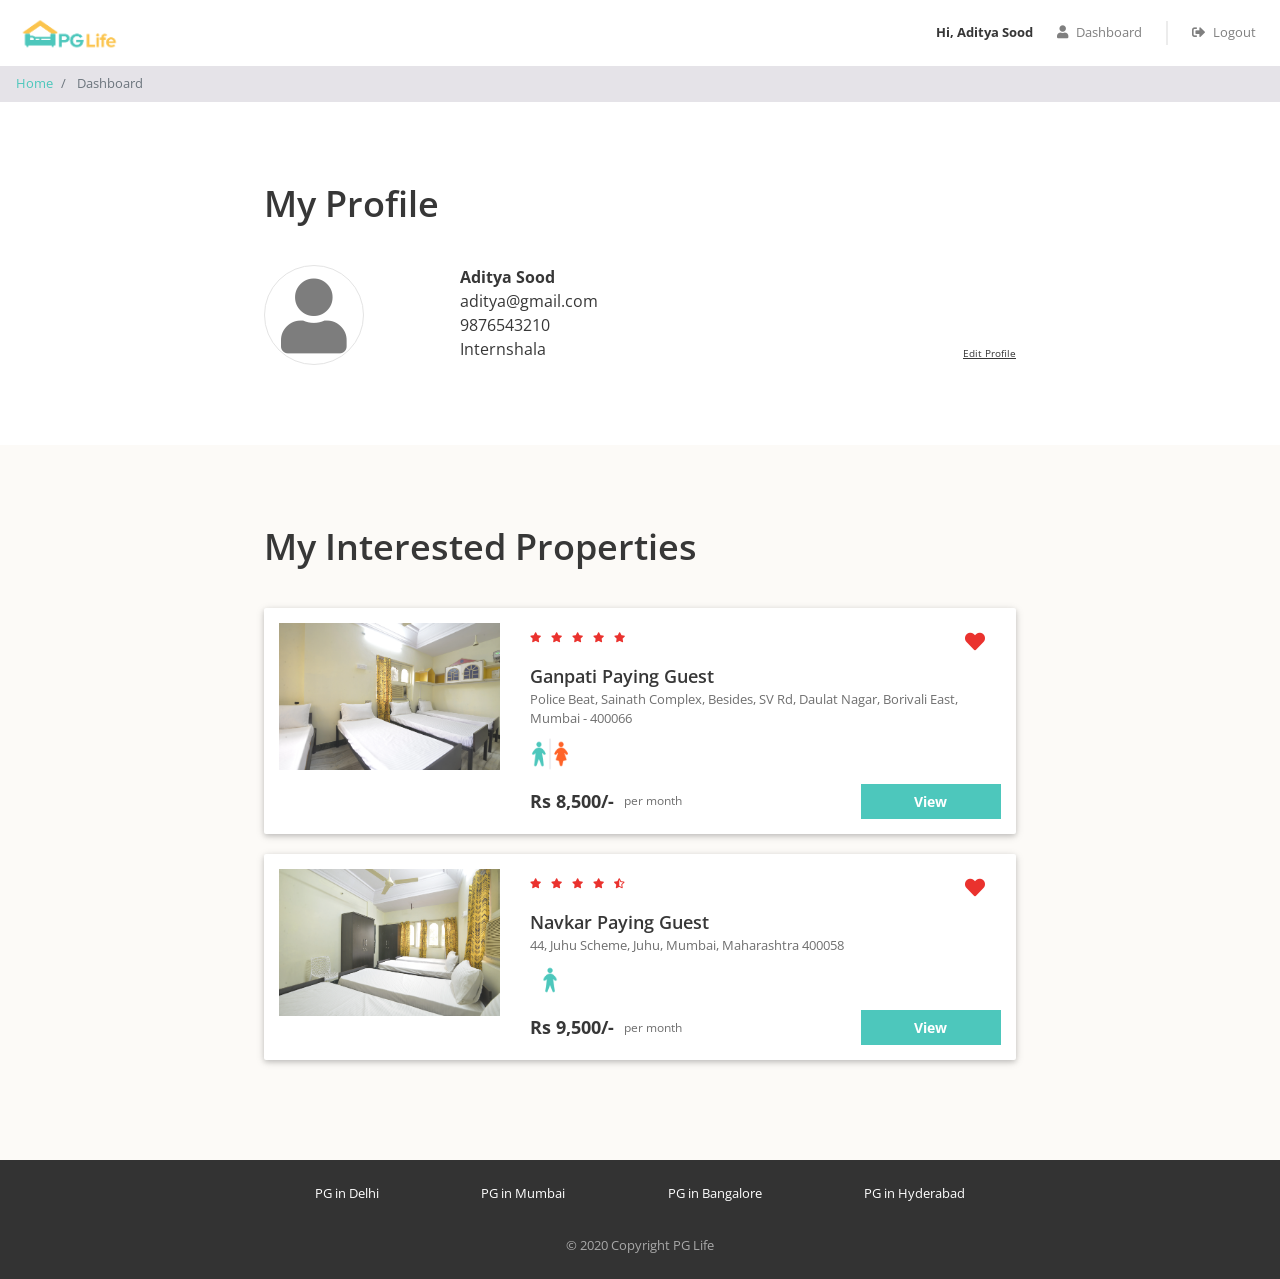
==== dashboard.html @ 1b709563 "home and dashboard updated" ====
<!DOCTYPE html>
<html lang="en">

<head>
    <meta name="viewport" content="width=device-width, initial-scale=1">
    <title>Dashboard | PG Life</title>

    <link href="css/bootstrap.min.css" rel="stylesheet" />
    <link href="https://use.fontawesome.com/releases/v5.11.2/css/all.css" rel="stylesheet" />
    <link href="https://fonts.googleapis.com/css2?family=Open+Sans:ital,wght@0,300;0,400;0,600;0,700;0,800;1,300;1,400;1,600;1,700;1,800&display=swap" rel="stylesheet" />
    <link href="css/common.css" rel="stylesheet" />
    <link href="css/dashboard.css" rel="stylesheet" />
</head>

<body>
<div class="header sticky-top">
        <nav class="navbar navbar-expand-md navbar-light">
            <a class="navbar-brand" href="index.html">
                <img src="img/logo.png" />
            </a>
            <button class="navbar-toggler" type="button" data-toggle="collapse" data-target="#my-navbar">
                <span class="navbar-toggler-icon"></span>
            </button>

            <div class="collapse navbar-collapse justify-content-end" id="my-navbar">
                <ul class="navbar-nav">
                    <div class='nav-name'>
                        Hi, Aditya Sood
                    </div>
                    <li class="nav-item">
                        <a class="nav-link" href="dashboard.html">
                            <i class="fas fa-user"></i>Dashboard
                        </a>
                    </li>
                    <div class="nav-vl"></div>
                    <li class="nav-item">
                        <a class="nav-link" href="#">
                            <i class="fas fa-sign-out-alt"></i>Logout
                        </a>
                    </li>
                </ul>
            </div>
        </nav>
    </div>

    <div id="loading">
    </div>

    <nav aria-label="breadcrumb">
        <ol class="breadcrumb py-2">
            <li class="breadcrumb-item">
                <a href="index.html">Home</a>
            </li>
            <li class="breadcrumb-item active" aria-current="page">
                Dashboard
            </li>
        </ol>
    </nav>

    <div class="my-profile page-container">
        <h1>My Profile</h1>
        <div class="row">
            <div class="col-md-3 profile-img-container">
                <i class="fas fa-user profile-img"></i>
            </div>
            <div class="col-md-9">
                <div class="row no-gutters justify-content-between align-items-end">
                    <div class="profile">
                        <div class="name">Aditya Sood</div>
                        <div class="email">aditya@gmail.com</div>
                        <div class="phone">9876543210</div>
                        <div class="college">Internshala</div>
                    </div>
                    <div class="edit">
                        <div class="edit-profile">Edit Profile</div>
                    </div>
                </div>
            </div>
        </div>
    </div>

    <div class="my-interested-properties">
        <div class="page-container">
            <h1>My Interested Properties</h1>

            <div class="property-card property-id-1 row">
                <div class="image-container col-md-4">
                    <img src="img/properties/1/eace7b9114fd6046.jpg" />
                </div>
                <div class="content-container col-md-8">
                    <div class="row no-gutters justify-content-between">
                        <div class="star-container" title="4.8">
                            <i class="fas fa-star"></i>
                            <i class="fas fa-star"></i>
                            <i class="fas fa-star"></i>
                            <i class="fas fa-star"></i>
                            <i class="fas fa-star"></i>
                        </div>
                        <div class="interested-container">
                            <i class="is-interested-image fas fa-heart" property_id="1"></i>
                        </div>
                    </div>
                    <div class="detail-container">
                        <div class="property-name">Ganpati Paying Guest</div>
                        <div class="property-address">Police Beat, Sainath Complex, Besides, SV Rd, Daulat Nagar, Borivali East, Mumbai - 400066</div>
                        <div class="property-gender">
                            <img src="img/unisex.png">
                        </div>
                    </div>
                    <div class="row no-gutters">
                        <div class="rent-container col-6">
                            <div class="rent">Rs 8,500/-</div>
                            <div class="rent-unit">per month</div>
                        </div>
                        <div class="button-container col-6">
                            <a href="property_detail.html" class="btn btn-primary">View</a>
                        </div>
                    </div>
                </div>
            </div>

            <div class="property-card property-id-2 row">
                <div class="image-container col-md-4">
                    <img src="img/properties/1/1d4f0757fdb86d5f.jpg" />
                </div>
                <div class="content-container col-md-8">
                    <div class="row no-gutters justify-content-between">
                        <div class="star-container" title="4.5">
                            <i class="fas fa-star"></i>
                            <i class="fas fa-star"></i>
                            <i class="fas fa-star"></i>
                            <i class="fas fa-star"></i>
                            <i class="fas fa-star-half-alt"></i>
                        </div>
                        <div class="interested-container">
                            <i class="is-interested-image fas fa-heart" property_id="2"></i>
                        </div>
                    </div>
                    <div class="detail-container">
                        <div class="property-name">Navkar Paying Guest</div>
                        <div class="property-address">44, Juhu Scheme, Juhu, Mumbai, Maharashtra 400058</div>
                        <div class="property-gender">
                            <img src="img/male.png">
                        </div>
                    </div>
                    <div class="row no-gutters">
                        <div class="rent-container col-6">
                            <div class="rent">Rs 9,500/-</div>
                            <div class="rent-unit">per month</div>
                        </div>
                        <div class="button-container col-6">
                            <a href="property_detail.html" class="btn btn-primary">View</a>
                        </div>
                    </div>
                </div>
            </div>


        </div>
    </div>

    <div class="footer">
        <div class="page-container footer-container">
            <div class="footer-cities">
                <div class="footer-city">
                    <a href="property_list.html">PG in Delhi</a>
                </div>
                <div class="footer-city">
                    <a href="property_list.html">PG in Mumbai</a>
                </div>
                <div class="footer-city">
                    <a href="property_list.html">PG in Bangalore</a>
                </div>
                <div class="footer-city">
                    <a href="property_list.html">PG in Hyderabad</a>
                </div>
            </div>
            <div class="footer-copyright">© 2020 Copyright PG Life </div>
        </div>
    </div>

    <script type="text/javascript" src="js/jquery.js"></script>
    <script type="text/javascript" src="js/bootstrap.min.js"></script>
</body>

</html>
---- css/common.css ----
* {
    box-sizing: border-box;
    font-family: 'Open Sans', sans-serif;
}

body {
    color: #373737;
    font-size: 16px;
    position: relative;
}

h1,
h2,
h3,
h4,
h5,
h6 {
    font-weight: 600;
}

h1 {
    font-size: 36px;
    margin-bottom: 40px;
}

@media (max-width: 768px) {
    h1 {
        font-size: 28px;
    }
}

h3 {
    font-size: 24px;
    margin-bottom: 12px;
}

h5 {
    font-size: 16px;
    margin-bottom: 10px;
}

.btn-primary,
.btn-warning,
.btn-danger {
    color: white;
    font-weight: bold;
}

.input-group .input-group-text i {
    width: 14px;
}

input[type="radio"] {
    position: relative;
    top: 1px;
}

.breadcrumb {
    background-color: #e5e3e8;
    font-size: 13px;
    border-radius: 0px;
    margin-bottom: 0px;
}

.container {
    max-width: 920px;
    padding: 0px 20px;
}

.page-container {
    max-width: 800px;
    padding: 80px 24px;
    margin: auto;
}

@media (max-width: 768px) {
    .page-container {
        padding: 64px 24px;
    }
}

.white {
    color: #ffffff;
}

#loading {
    display: none;
    background-color: #666666;
    background-image: url("../img/progress_spinner.gif");
    background-repeat: no-repeat;
    background-position: center;
    opacity: 0.4;
    position: fixed;
    top: 0px;
    right: 0px;
    width: 100%;
    height: 100%;
    z-index: 10000000;
}

/* Login Modal */
#login-modal .modal-dialog {
    width: 350px;
    margin: auto;
}

.modal-footer {
    background-color: #f4f4f4;
    justify-content: center;
}

/* Header */
.header {
    background-color: white;
    font-size: 13px;
}

.header .navbar .navbar-brand img {
    height: 40px;
}

.header .navbar .nav-item i {
    margin-right: 8px;
}

.header .nav-vl {
    border-left: 2px solid #d6d6d678;
    height: 24px;
    margin: auto 16px;
    display: block;
}

@media(max-width:768px) {
    .header .nav-vl {
        display: none;
    }
}

.header .nav-name {
    font-weight: bold;
    margin: auto 16px;
}

@media(max-width:768px) {
    .header .nav-name {
        margin: 8px 0px
    }
}

/* Footer */
.footer {
    background-color: #333333;
    font-size: 13px;
}

.footer-container {
    padding: 24px;
}

.footer-cities {
    display: flex;
    flex-wrap: wrap;
    justify-content: space-around;
}

.footer-city {
    margin-bottom: 8px;
    text-align: center;
}

@media(max-width:768px) {
    .footer-city {
        width: 100%;
    }
}

.footer-city a {
    color: #ffffff;
}

.footer-copyright {
    color: #a9a9a9;
    text-align: center;
    padding-top: 24px;
}
---- css/dashboard.css ----
@media (max-width: 768px) {
    .profile-img-container {
        text-align: center;
        padding-bottom: 32px;
    }
}

.profile-img {
    color: #7d7d7d;
    font-size: 75px;
    text-align: center;
    border: 1px solid #e4e4e4;
    border-radius: 50%;
    height: 100px;
    width: 100px;
    line-height: 100px;
}

.profile .name {
    font-weight: bold;
}

.edit-profile {
    font-size: 10px;
    text-decoration: underline;
    cursor: pointer;
}

.my-interested-properties {
    background-color: #fcfaf7;
}

.property-card {
    background-color: #ffffff;
    border-radius: 2px;
    padding: 15px 0px;
    margin: 20px auto;
    box-shadow: 0 2px 5px 0 rgba(0, 0, 0, 0.16), 0 2px 10px 0 rgba(0, 0, 0, 0.12);
}

.property-card:focus,
.property-card:hover {
    box-shadow: 0 5px 11px 0 rgba(0, 0, 0, 0.18), 0 4px 15px 0 rgba(0, 0, 0, 0.15);
}

.image-container {
    text-align: center;
}

@media (max-width: 768px) {
    .image-container {
        padding-bottom: 12px;
    }
}

.image-container img {
    width: 100%;
    max-width: 300px;
}

.star-container i {
    color: #EA322E;
    font-size: 10px;
    margin-right: 6px;
}

.interested-container {
    text-align: center;
    padding: 8px 16px;
}

.interested-container i {
    color: #EA322E;
    font-size: 20px;
    cursor: pointer;
}

.interested-text {
    font-size: 10px;
}

.detail-container {
    padding-bottom: 10px;
}

.property-name {
    font-size: 18px;
    font-weight: 600;
}

.property-address {
    color: #6f6f6f;
    font-size: 13px;
    padding-bottom: 5px;
}

.property-gender img {
    width: 40px;
}

.rent-container {
    display: flex;
    align-items: center;
}

.rent {
    font-size: 18px;
    font-weight: bold;
    padding-right: 10px;
}

.rent-unit {
    color: #6f6f6f;
    font-size: 12px;
}

.button-container .btn {
    font-size: 14px;
    border-radius: 0px;
    width: 140px;
    float: right;
}
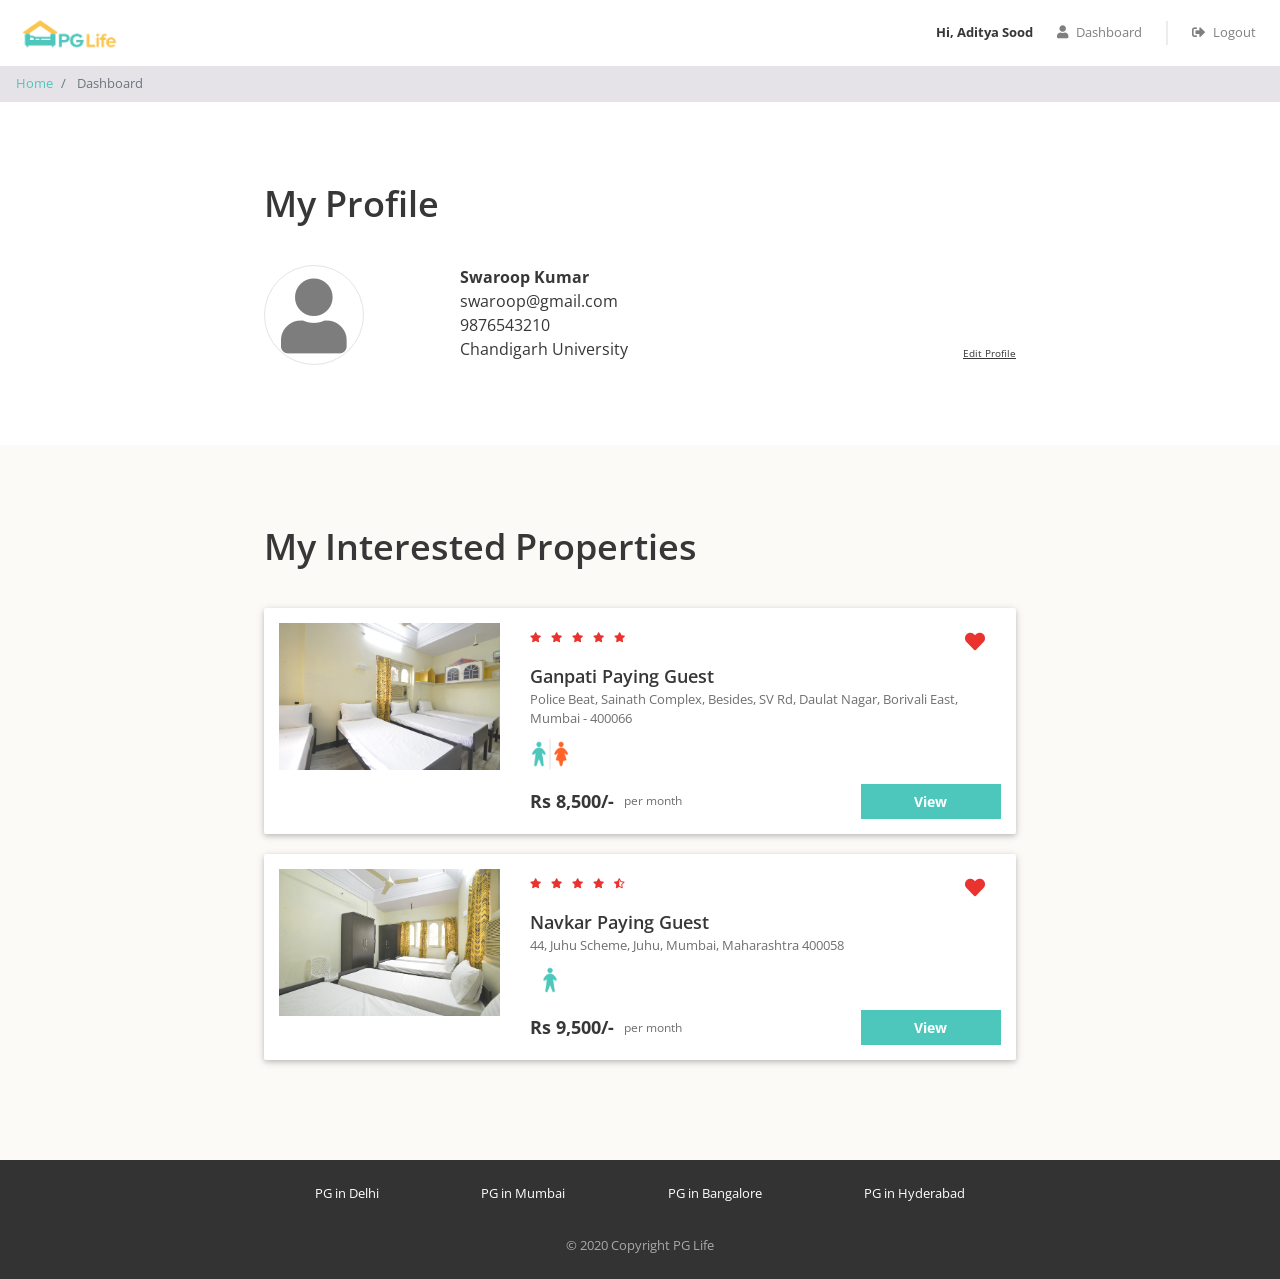
==== commit aef5e2c5: "Dashboard updated" ====
--- a/dashboard.html
+++ b/dashboard.html
@@ -66,10 +66,10 @@
             <div class="col-md-9">
                 <div class="row no-gutters justify-content-between align-items-end">
                     <div class="profile">
-                        <div class="name">Aditya Sood</div>
-                        <div class="email">aditya@gmail.com</div>
+                        <div class="name">Swaroop Kumar</div>
+                        <div class="email">swaroop@gmail.com</div>
                         <div class="phone">9876543210</div>
-                        <div class="college">Internshala</div>
+                        <div class="college">Chandigarh University</div>
                     </div>
                     <div class="edit">
                         <div class="edit-profile">Edit Profile</div>
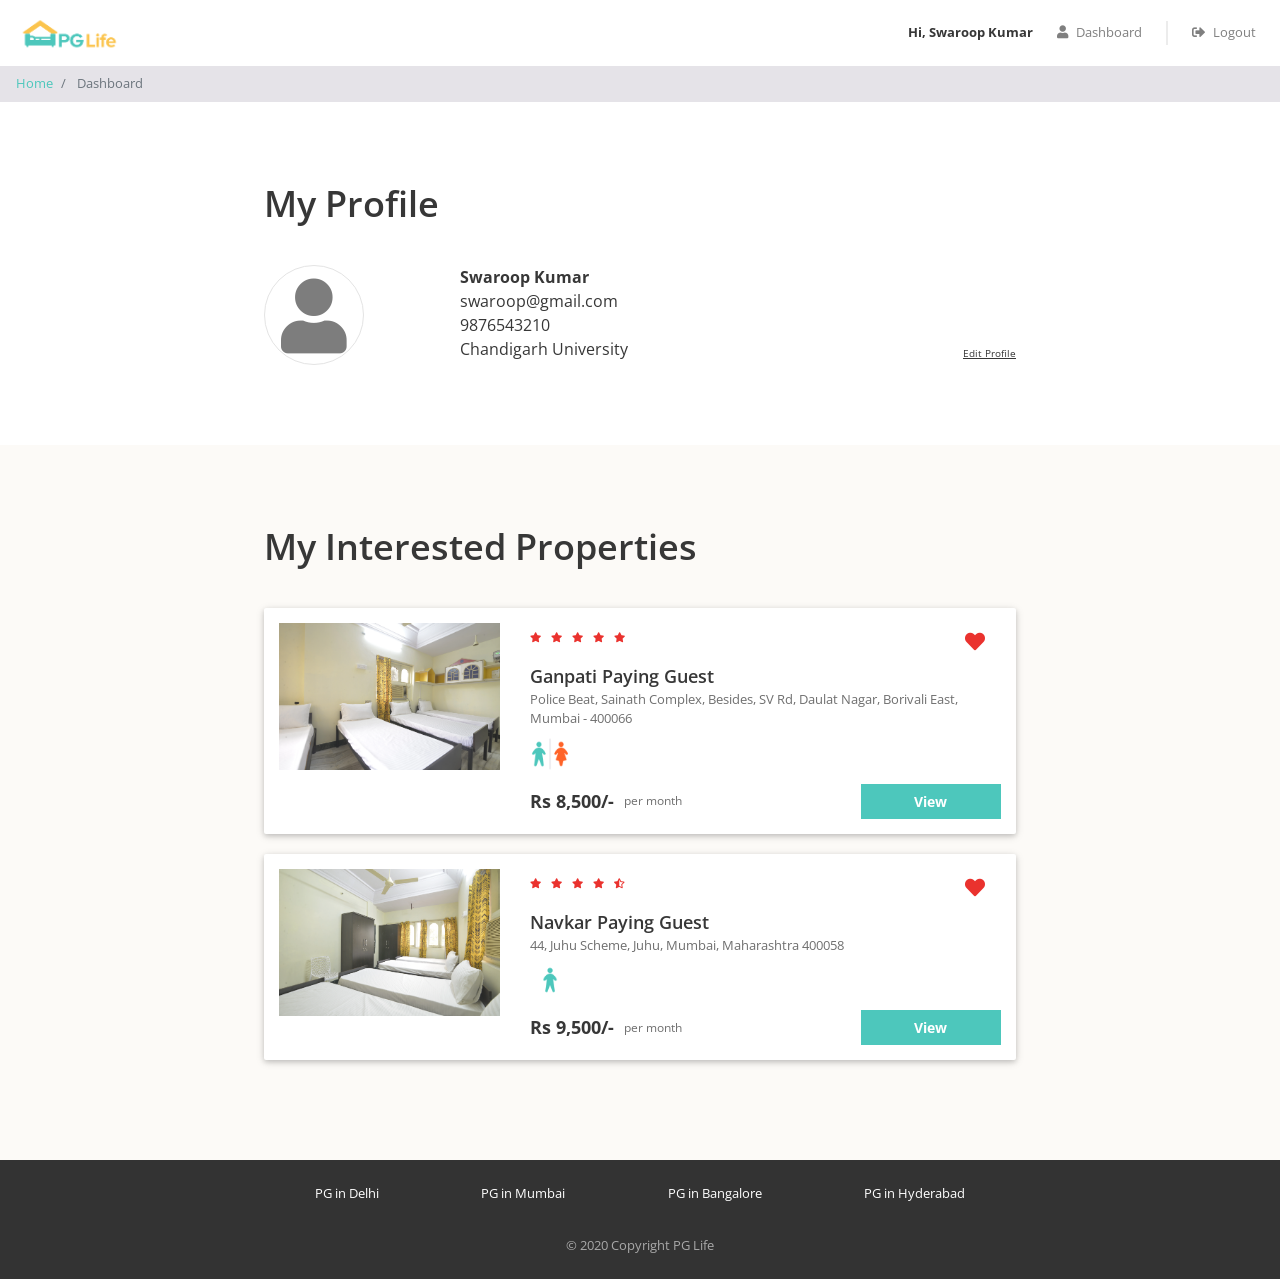
==== commit d1826347: "php blocks" ====
--- a/dashboard.html
+++ b/dashboard.html
@@ -25,7 +25,7 @@
             <div class="collapse navbar-collapse justify-content-end" id="my-navbar">
                 <ul class="navbar-nav">
                     <div class='nav-name'>
-                        Hi, Aditya Sood
+                        Hi, Swaroop Kumar
                     </div>
                     <li class="nav-item">
                         <a class="nav-link" href="dashboard.html">
